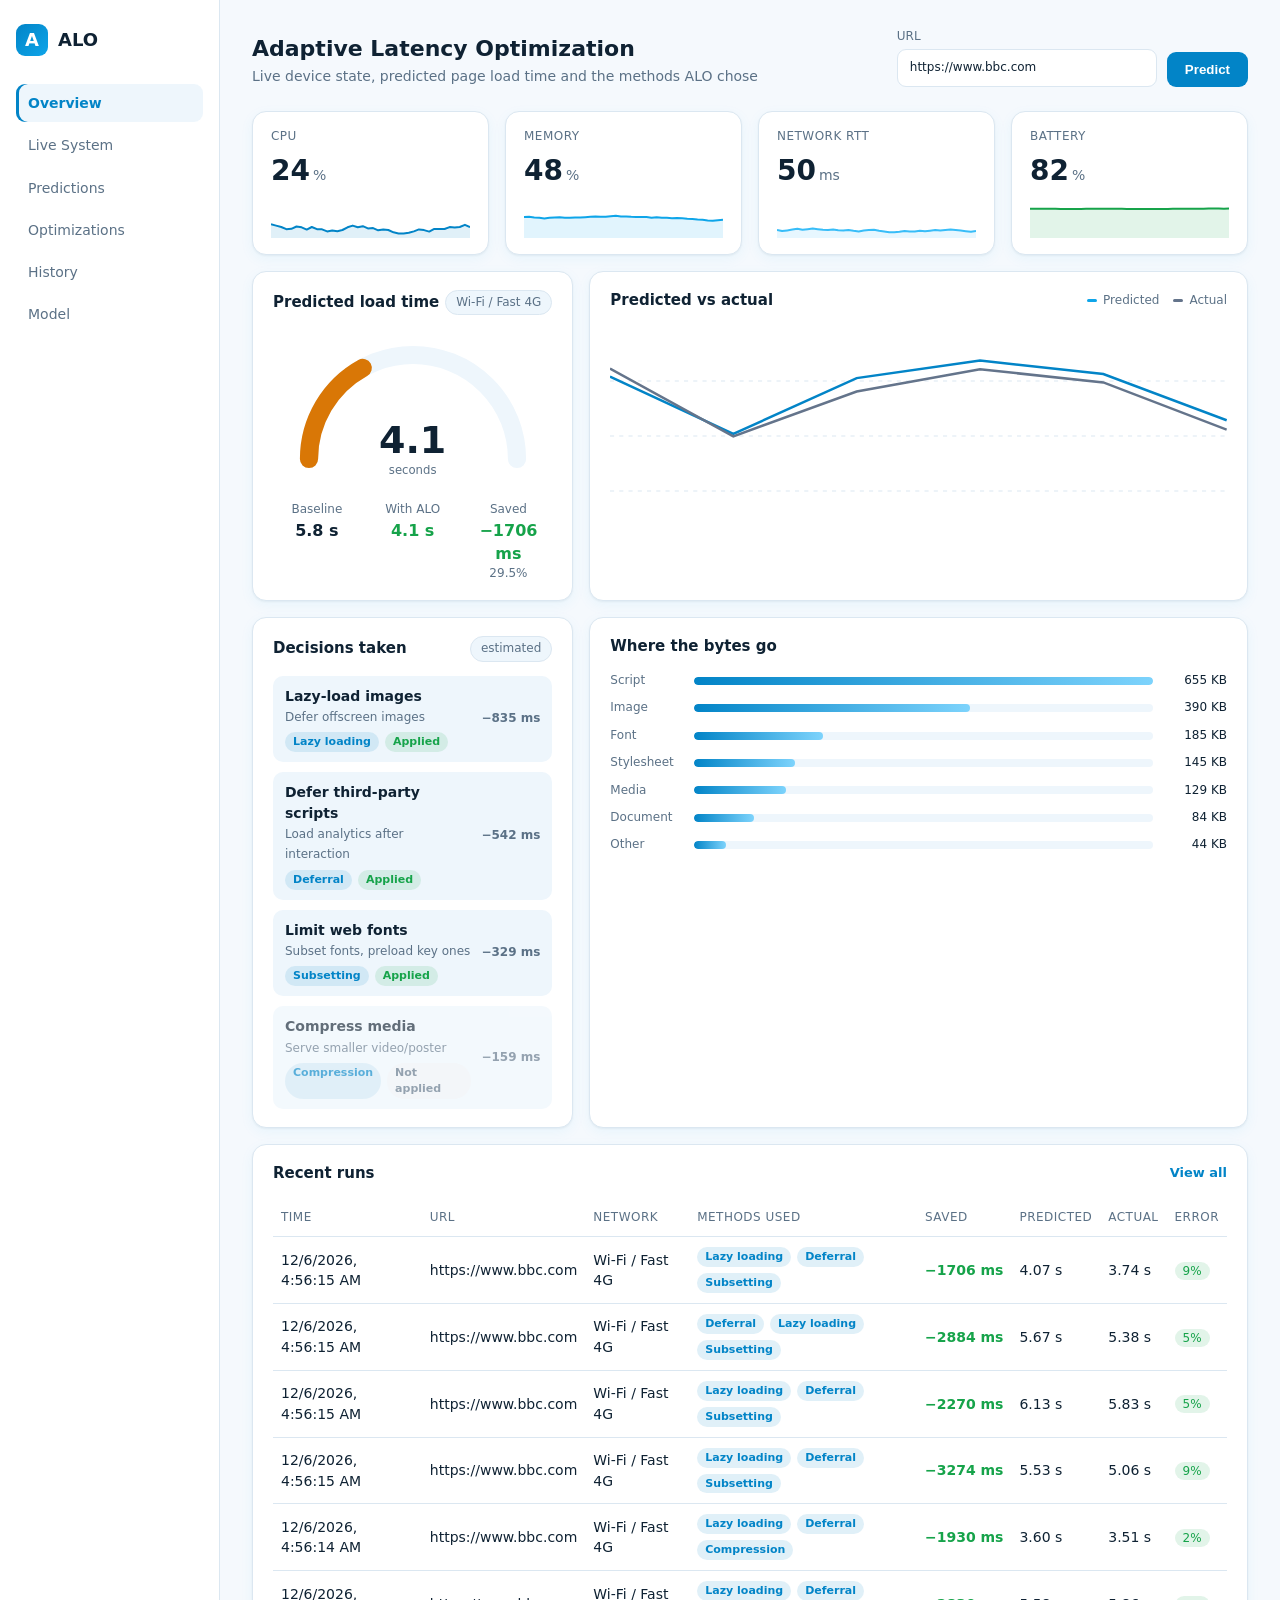
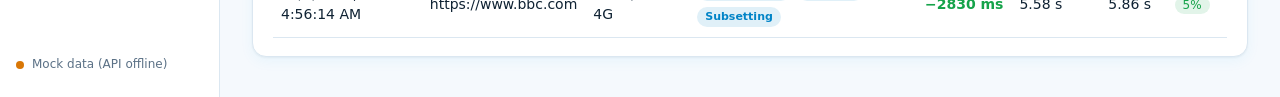
==== ui/index.html @ 57757e24 "Initial commit: ALO model, collector, API, dashboard and Chrome extension Trained on 715 runs / 277 " ====
<!doctype html>
<html lang="en">
<head>
<meta charset="utf-8">
<meta name="viewport" content="width=device-width, initial-scale=1">
<title>ALO Dashboard</title>
<link rel="stylesheet" href="styles.css">
</head>
<body>
<div class="app">
  <aside class="sidebar">
    <div class="brand"><span class="logo">A</span><span>ALO</span></div>
    <nav id="nav">
      <a href="#overview" data-page="overview">Overview</a>
      <a href="#live" data-page="live">Live System</a>
      <a href="#predictions" data-page="predictions">Predictions</a>
      <a href="#optimizations" data-page="optimizations">Optimizations</a>
      <a href="#history" data-page="history">History</a>
      <a href="#model" data-page="model">Model</a>
    </nav>
    <div class="side-foot"><span class="dot" id="conn-dot"></span><span id="conn-text">Mock data</span></div>
  </aside>

  <main>
    <!-- ================= OVERVIEW ================= -->
    <section class="page" data-page="overview">
      <header class="topbar">
        <div>
          <h1>Adaptive Latency Optimization</h1>
          <p class="sub">Live device state, predicted page load time and the methods ALO chose</p>
        </div>
        <div class="controls">
          <label class="field">URL
            <input id="url" value="https://www.bbc.com" spellcheck="false">
          </label>
          <button id="predict" class="btn">Predict</button>
        </div>
      </header>

      <section class="stats" id="stats"></section>

      <section class="grid">
        <article class="card hero">
          <div class="card-head"><h2>Predicted load time</h2><span class="chip" id="profile-chip">Fast 4G</span></div>
          <div class="gauge-wrap">
            <svg viewBox="0 0 200 120" class="gauge">
              <path d="M20 100 A80 80 0 0 1 180 100" class="g-track"/>
              <path d="M20 100 A80 80 0 0 1 180 100" class="g-fill" id="g-fill"/>
            </svg>
            <div class="g-read"><span id="pred-val">--</span><small>seconds</small></div>
          </div>
          <p class="note" id="note" hidden></p>
          <div class="hero-meta">
            <div><small>Baseline</small><strong id="base-val">--</strong></div>
            <div><small>With ALO</small><strong id="opt-val" class="good">--</strong></div>
            <div><small>Saved</small><strong id="save-ms" class="good">--</strong><small id="save-val" class="good">--</small></div>
          </div>
        </article>

        <article class="card wide">
          <div class="card-head"><h2>Predicted vs actual</h2>
            <div class="legend"><span class="l-a">Predicted</span><span class="l-b">Actual</span></div></div>
          <svg id="trend" class="trend" viewBox="0 0 600 220" preserveAspectRatio="none"></svg>
        </article>

        <article class="card">
          <div class="card-head"><h2>Decisions taken</h2><span class="chip">estimated</span></div>
          <ul class="actions" id="actions"></ul>
        </article>

        <article class="card bytes">
          <div class="card-head"><h2>Where the bytes go</h2></div>
          <div id="bytes" class="bars"></div>
        </article>

        <article class="card full">
          <div class="card-head"><h2>Recent runs</h2><a class="link" href="#history">View all</a></div>
          <table>
            <thead><tr><th>Time</th><th>URL</th><th>Network</th><th>Methods used</th><th>Saved</th><th>Predicted</th><th>Actual</th><th>Error</th></tr></thead>
            <tbody id="history"></tbody>
          </table>
        </article>
      </section>
    </section>

    <!-- ================= LIVE SYSTEM ================= -->
    <section class="page" data-page="live" hidden>
      <header class="topbar"><div><h1>Live System</h1>
        <p class="sub">What ALO reads from the operating system, refreshed every 1.5 s</p></div>
        <span class="chip" id="live-profile">--</span></header>
      <section class="grid">
        <article class="card half"><div class="card-head"><h2>CPU</h2><strong id="l-cpu" class="big">--</strong></div>
          <svg id="c-cpu" class="trend short" viewBox="0 0 600 140" preserveAspectRatio="none"></svg>
          <div id="cores" class="cores"></div></article>
        <article class="card half"><div class="card-head"><h2>Memory</h2><strong id="l-ram" class="big">--</strong></div>
          <svg id="c-ram" class="trend short" viewBox="0 0 600 140" preserveAspectRatio="none"></svg>
          <p class="fine" id="ram-detail"></p></article>
        <article class="card half"><div class="card-head"><h2>Network latency</h2><strong id="l-rtt" class="big">--</strong></div>
          <svg id="c-rtt" class="trend short" viewBox="0 0 600 140" preserveAspectRatio="none"></svg>
          <p class="fine">Measured as the time to open a connection to 1.1.1.1, every 3 s in the background.</p></article>
        <article class="card half"><div class="card-head"><h2>Throughput</h2><strong id="l-net" class="big">--</strong></div>
          <svg id="c-net" class="trend short" viewBox="0 0 600 140" preserveAspectRatio="none"></svg>
          <p class="fine">Download (blue) and upload (grey), total across all network adapters.</p></article>
        <article class="card full">
          <div class="card-head"><h2>How ALO uses these readings</h2></div>
          <p class="fine big-text">Latency maps to a network profile: under 30 ms = fast wired/Wi-Fi, 30&ndash;200 ms = 4G-like, over 200 ms = 3G-like.
            That profile and the page's size feed the model. CPU, memory and battery are displayed now and are the next inputs to add once the collector records them.</p>
          <p class="fine" id="battery-line"></p>
        </article>
      </section>
    </section>

    <!-- ================= PREDICTIONS ================= -->
    <section class="page" data-page="predictions" hidden>
      <header class="topbar"><div><h1>Predictions</h1>
        <p class="sub">What-if: the same page on every network condition</p></div>
        <div class="controls"><label class="field">URL<input id="wi-url" value="https://www.bbc.com" spellcheck="false"></label>
          <button class="btn" id="wi-go">Compare networks</button></div></header>
      <p class="note" id="wi-note" hidden></p>
      <section class="grid" id="wi-out">
        <article class="card full"><p class="fine">Enter a URL and press Compare networks.</p></article>
      </section>
    </section>

    <!-- ================= OPTIMIZATIONS ================= -->
    <section class="page" data-page="optimizations" hidden>
      <header class="topbar"><div><h1>Optimizations</h1>
        <p class="sub">The methods ALO can use, how each saving is estimated, and what it risks</p></div>
        <button class="btn ghost" id="opt-reset">Reset to defaults</button></header>
      <section class="grid">
        <article class="card full">
          <div class="card-head"><h2>Selection rule</h2></div>
          <label class="radio"><input type="radio" name="mode" value="top3"> Apply the <b>top 3</b> methods by estimated saving</label>
          <label class="radio"><input type="radio" name="mode" value="threshold"> Apply every method that saves at least
            <input type="number" id="opt-min" min="0" step="10" value="50"> ms</label>
          <p class="fine">A minimum-saving rule avoids applying a method whose side effects may cost more than it saves.
            Changes apply to the next prediction.</p>
        </article>
        <article class="card full">
          <div class="card-head"><h2>Methods</h2></div>
          <div id="methods" class="methods"></div>
        </article>
        <article class="card full">
          <div class="card-head"><h2>How a saving is estimated</h2></div>
          <p class="fine big-text" id="formula"></p>
          <div id="throughput" class="tags"></div>
          <p class="fine">These are estimates, not measurements. Measured savings need A/B runs of each method.</p>
        </article>
      </section>
    </section>

    <!-- ================= HISTORY ================= -->
    <section class="page" data-page="history" hidden>
      <header class="topbar"><div><h1>History</h1>
        <p class="sub">Every prediction made in this browser (last 100). Click a row for the reasoning.</p></div>
        <div class="controls"><input id="h-filter" placeholder="Filter by URL or method" spellcheck="false">
          <button class="btn ghost" id="h-csv">Export CSV</button>
          <button class="btn ghost" id="h-clear">Clear</button></div></header>
      <section class="grid"><article class="card full">
        <table><thead><tr><th>Time</th><th>URL</th><th>Network</th><th>Methods used</th><th>Saved</th><th>Baseline</th><th>Predicted</th></tr></thead>
          <tbody id="h-body"></tbody></table>
        <p class="fine" id="h-empty" hidden>No runs yet. Make a prediction on the Overview page.</p>
      </article></section>
    </section>

    <!-- ================= MODEL ================= -->
    <section class="page" data-page="model" hidden>
      <header class="topbar"><div><h1>Model</h1>
        <p class="sub">The decision tree behind the predictions, and how far to trust it</p></div></header>
      <p class="note" id="m-note" hidden></p>
      <section class="stats" id="m-stats"></section>
      <section class="grid">
        <article class="card half"><div class="card-head"><h2>Model comparison</h2><span class="chip">unseen sites</span></div>
          <div id="m-comp" class="bars"></div>
          <p class="fine">Mean error in seconds (lower is better). Each model is tested on websites it never saw during training.</p></article>
        <article class="card half"><div class="card-head"><h2>What the tree relies on</h2></div>
          <div id="m-imp" class="bars"></div></article>
        <article class="card full"><div class="card-head"><h2>Tree rules (top levels)</h2><span class="chip">leaf value = log of load time in ms</span></div>
          <pre id="m-rules" class="rules"></pre></article>
        <article class="card full"><div class="card-head"><h2>Known limits</h2></div>
          <ul class="limits">
            <li>Trained on about 70 websites collected on one day; it generalises only roughly to other sites.</li>
            <li>For a URL it has not seen, the page is assumed to be the median site.</li>
            <li>The network profile is one of three trained conditions, derived from measured latency.</li>
            <li>Per-method savings are physics-based estimates, not model output or measurements.</li>
            <li>Device load (CPU, memory, battery) is not yet a model input.</li>
          </ul></article>
      </section>
    </section>
  </main>
</div>

<div class="drawer-bg" id="drawer-bg" hidden></div>
<aside class="drawer" id="drawer" hidden aria-label="Decision details">
  <div class="drawer-head"><div><h2 id="d-title">Decision details</h2><p class="sub" id="d-sub"></p></div>
    <button class="x" id="d-close" aria-label="Close">&times;</button></div>
  <div id="d-body"></div>
</aside>
<script src="api.js"></script>
<script src="app.js"></script>
</body>
</html>
---- ui/styles.css ----
:root {
  --bg: #f5f9fd; --panel: #ffffff; --panel-2: #eef6fc; --line: #dbe7f1;
  --text: #0f2233; --muted: #5b7186;
  --accent: #0ea5e9; --accent-strong: #0284c7; --accent-2: #7dd3fc;
  --good: #16a34a; --warn: #d97706; --bad: #dc2626;
  --radius: 14px;
  --shadow: 0 1px 2px rgba(15,34,51,.05), 0 4px 14px rgba(14,165,233,.06);
}
* { box-sizing: border-box; margin: 0; }
body { background: var(--bg); color: var(--text); font: 14px/1.45 Inter, system-ui, "Segoe UI", sans-serif; }
.app { display: grid; grid-template-columns: 220px 1fr; min-height: 100vh; }

.sidebar { background: var(--panel); border-right: 1px solid var(--line); padding: 24px 16px; display: flex; flex-direction: column; gap: 28px; }
.brand { display: flex; align-items: center; gap: 10px; font-weight: 700; font-size: 18px; }
.logo { display: grid; place-items: center; width: 32px; height: 32px; border-radius: 9px; background: linear-gradient(135deg, var(--accent-strong), var(--accent)); color: #fff; }
nav { display: flex; flex-direction: column; gap: 4px; }
nav a { color: var(--muted); text-decoration: none; padding: 9px 12px; border-radius: 9px; }
nav a:hover { background: var(--panel-2); color: var(--text); }
nav a.active { background: var(--panel-2); color: var(--accent-strong); font-weight: 600; box-shadow: inset 3px 0 0 var(--accent-strong); }
.side-foot { margin-top: auto; display: flex; align-items: center; gap: 8px; color: var(--muted); font-size: 12px; }
.dot { width: 8px; height: 8px; border-radius: 50%; background: var(--warn); }
.dot.live { background: var(--good); }

main { padding: 28px 32px 40px; min-width: 0; overflow-x: hidden; }
.topbar { display: flex; justify-content: space-between; align-items: flex-end; gap: 20px; flex-wrap: wrap; margin-bottom: 24px; }
h1 { font-size: 22px; } .sub { color: var(--muted); margin-top: 2px; }
.controls { display: flex; gap: 10px; align-items: flex-end; }
.field { display: flex; flex-direction: column; gap: 4px; color: var(--muted); font-size: 12px; }
input { background: var(--panel); border: 1px solid var(--line); color: var(--text); padding: 9px 12px; border-radius: 9px; min-width: 260px; font: inherit; }
input:focus { outline: 2px solid var(--accent-strong); outline-offset: 0; }
.btn { background: var(--accent-strong); color: #fff; border: 0; padding: 10px 18px; border-radius: 9px; font-weight: 600; cursor: pointer; }
.btn:hover { background: #0369a1; }

.stats { display: grid; grid-template-columns: repeat(auto-fit, minmax(210px, 1fr)); gap: 16px; margin-bottom: 16px; }
.stat { background: var(--panel); border: 1px solid var(--line); box-shadow: var(--shadow); border-radius: var(--radius); padding: 16px 18px; }
.stat-top { display: flex; justify-content: space-between; color: var(--muted); font-size: 12px; text-transform: uppercase; letter-spacing: .04em; }
.stat-val { font-size: 28px; font-weight: 700; margin: 6px 0 2px; }
.stat-val small { font-size: 14px; color: var(--muted); font-weight: 500; margin-left: 3px; }
.spark { width: 100%; height: 38px; display: block; margin-top: 8px; }

.grid { display: grid; grid-template-columns: repeat(12, 1fr); gap: 16px; }
.card { background: var(--panel); border: 1px solid var(--line); box-shadow: var(--shadow); border-radius: var(--radius); padding: 18px 20px; grid-column: span 4; min-width: 0; }
.card.hero { grid-column: span 4; } .card.wide { grid-column: span 8; } .card.full { grid-column: span 12; }
.card.bytes { grid-column: span 8; }
.card-head { display: flex; justify-content: space-between; align-items: center; margin-bottom: 14px; }
h2 { font-size: 15px; font-weight: 600; }
.chip { background: var(--panel-2); border: 1px solid var(--line); padding: 3px 10px; border-radius: 99px; font-size: 12px; color: var(--muted); }

.gauge-wrap { position: relative; max-width: 260px; margin: 0 auto; }
.gauge { width: 100%; display: block; }
.g-track, .g-fill { fill: none; stroke-width: 14; stroke-linecap: round; }
.g-track { stroke: var(--panel-2); }
.g-fill { stroke: var(--accent-strong); transition: stroke-dashoffset .6s ease, stroke .3s; }
.g-read { position: absolute; left: 0; right: 0; bottom: 6px; text-align: center; }
.g-read span { font-size: 38px; font-weight: 700; display: block; line-height: 1; }
.g-read small { color: var(--muted); }
.hero-meta { display: grid; grid-template-columns: repeat(3, 1fr); gap: 8px; margin-top: 16px; text-align: center; }
.hero-meta small { display: block; color: var(--muted); font-size: 12px; }
.hero-meta strong { font-size: 16px; } .good { color: var(--good); }

.trend { width: 100%; height: 220px; display: block; }
.legend { display: flex; gap: 14px; font-size: 12px; color: var(--muted); }
.legend span::before { content: ""; display: inline-block; width: 10px; height: 3px; margin-right: 6px; vertical-align: middle; border-radius: 2px; }
.l-a::before { background: var(--accent); } .l-b::before { background: #64748b; }

.actions { list-style: none; display: flex; flex-direction: column; gap: 10px; padding: 0; }
.actions li { background: var(--panel-2); border-radius: 10px; padding: 10px 12px; display: flex; justify-content: space-between; gap: 10px; align-items: center; }
.actions b { display: block; font-weight: 600; } .actions span { color: var(--muted); font-size: 12px; }
.gain { color: var(--good); font-weight: 700; white-space: nowrap; }

.bars { display: flex; flex-direction: column; gap: 10px; }
.bar-row { display: grid; grid-template-columns: 74px 1fr 64px; align-items: center; gap: 10px; font-size: 12px; color: var(--muted); }
.bar { height: 8px; background: var(--panel-2); border-radius: 99px; overflow: hidden; }
.bar i { display: block; height: 100%; background: linear-gradient(90deg, var(--accent-strong), var(--accent-2)); border-radius: 99px; }
.bar-row em { font-style: normal; color: var(--text); text-align: right; }

.card.full { overflow-x: auto; }
table { width: 100%; min-width: 560px; border-collapse: collapse; }
th, td { text-align: left; padding: 10px 8px; border-bottom: 1px solid var(--line); }
th { color: var(--muted); font-weight: 500; font-size: 12px; text-transform: uppercase; letter-spacing: .04em; }
td.url { max-width: 280px; overflow: hidden; text-overflow: ellipsis; white-space: nowrap; }
.pill { padding: 2px 8px; border-radius: 99px; font-size: 12px; }
.pill.ok { background: rgba(22,163,74,.12); color: var(--good); }
.pill.mid { background: rgba(217,119,6,.12); color: var(--warn); }
.pill.bad { background: rgba(220,38,38,.1); color: var(--bad); }

@media (max-width: 1000px) { .card, .card.hero, .card.wide, .card.bytes { grid-column: span 12; } }
@media (max-width: 760px) {
  .app { grid-template-columns: 1fr; }
  .sidebar { flex-direction: row; align-items: center; padding: 12px 16px; overflow-x: auto; gap: 16px; }
  nav { flex-direction: row; } .side-foot { display: none; }
  main { padding: 20px 16px 32px; } input { min-width: 0; width: 100%; }
  .controls { width: 100%; } .field { flex: 1; }
}

.note { margin-top: 12px; padding: 8px 10px; border-radius: 9px; background: rgba(217,119,6,.1); color: #92400e; font-size: 12px; }
.tags { display: flex; gap: 6px; margin-top: 6px; }
.tag { font-style: normal; font-size: 11px; padding: 2px 8px; border-radius: 99px; font-weight: 600; }
.tag.method { background: rgba(2,132,199,.12); color: var(--accent-strong); }
.tag.on { background: rgba(22,163,74,.12); color: var(--good); }
.tag.off { background: #eef2f6; color: var(--muted); }
.actions li.skipped { opacity: .65; }
.hero-meta strong + small { display: block; }

tr.clickable { cursor: pointer; }
tr.clickable:hover td, tr.clickable:focus td { background: var(--panel-2); outline: none; }
td .tags { margin: 0; flex-wrap: wrap; }
.drawer-bg { position: fixed; inset: 0; background: rgba(15,34,51,.35); z-index: 10; }
.drawer { position: fixed; top: 0; right: 0; bottom: 0; width: min(460px, 100vw); background: var(--panel); z-index: 11; padding: 24px; overflow-y: auto; box-shadow: -8px 0 30px rgba(15,34,51,.15); }
.drawer[hidden], .drawer-bg[hidden] { display: none; }
.drawer-head { display: flex; justify-content: space-between; gap: 12px; margin-bottom: 18px; }
.drawer-head h2 { word-break: break-all; font-size: 17px; }
.x { border: 0; background: var(--panel-2); width: 32px; height: 32px; border-radius: 8px; font-size: 20px; cursor: pointer; color: var(--muted); flex: none; }
.drawer h3 { font-size: 13px; text-transform: uppercase; letter-spacing: .04em; color: var(--muted); margin: 18px 0 10px; }
.why { background: var(--panel-2); border-radius: 10px; padding: 12px 14px; margin-bottom: 10px; }
.why.skipped { opacity: .7; }
.why-top { display: flex; justify-content: space-between; }
.why p { margin-top: 8px; font-size: 13px; }
.path { padding-left: 20px; font-size: 13px; display: flex; flex-direction: column; gap: 4px; }
.fine { margin-top: 14px; font-size: 12px; color: var(--muted); }

/* ---- multi-page ---- */
.page[hidden] { display: none; }
.link { color: var(--accent-strong); font-size: 13px; text-decoration: none; font-weight: 600; }
.btn.ghost { background: var(--panel); color: var(--accent-strong); border: 1px solid var(--line); }
.btn.ghost:hover { background: var(--panel-2); }
.card.half { grid-column: span 6; }
.big { font-size: 22px; }
.big-text { font-size: 14px; color: var(--text); margin-top: 0; }
.trend.short { height: 140px; }
.cores { display: flex; gap: 4px; align-items: flex-end; height: 46px; margin-top: 12px; }
.core { flex: 1; height: 100%; background: var(--panel-2); border-radius: 4px; display: flex; align-items: flex-end; overflow: hidden; }
.core i { display: block; width: 100%; background: var(--accent); border-radius: 4px 4px 0 0; }
.radio { display: flex; align-items: center; gap: 10px; margin: 8px 0; }
.radio input[type=number] { min-width: 0; width: 80px; padding: 5px 8px; }
.method-row { display: flex; gap: 14px; align-items: flex-start; padding: 14px 0; border-top: 1px solid var(--line); cursor: pointer; }
.method-row:first-child { border-top: 0; }
.method-row input { margin-top: 4px; width: 18px; height: 18px; accent-color: var(--accent-strong); flex: none; }
.method-row p { margin-top: 4px; font-size: 13px; }
.wi-nums { display: grid; grid-template-columns: repeat(3, 1fr); gap: 8px; margin-bottom: 14px; }
.wi-nums small { display: block; color: var(--muted); font-size: 12px; }
.wi-nums strong { font-size: 18px; }
.wi-bar { margin-top: 6px; height: 10px; }
.rules { background: var(--panel-2); border-radius: 10px; padding: 14px; overflow-x: auto; font-size: 12px; line-height: 1.5; }
.limits { padding-left: 20px; display: flex; flex-direction: column; gap: 6px; }
.bar-row.wide-label { grid-template-columns: 150px 1fr 56px; }
#h-filter { min-width: 220px; }
.fine { font-size: 12px; color: var(--muted); }
.card .fine { margin-top: 10px; }
@media (max-width: 1000px) { .card.half { grid-column: span 12; } }
@media (max-width: 760px) { .bar-row.wide-label { grid-template-columns: 110px 1fr 48px; } #h-filter { min-width: 0; width: 100%; } }
.rules { max-height: 320px; overflow: auto; }
input[type=radio], input[type=checkbox] { min-width: 0; width: 18px; height: 18px; padding: 0; margin: 0; accent-color: var(--accent-strong); flex: none; }
.method-row input { margin-top: 3px; }
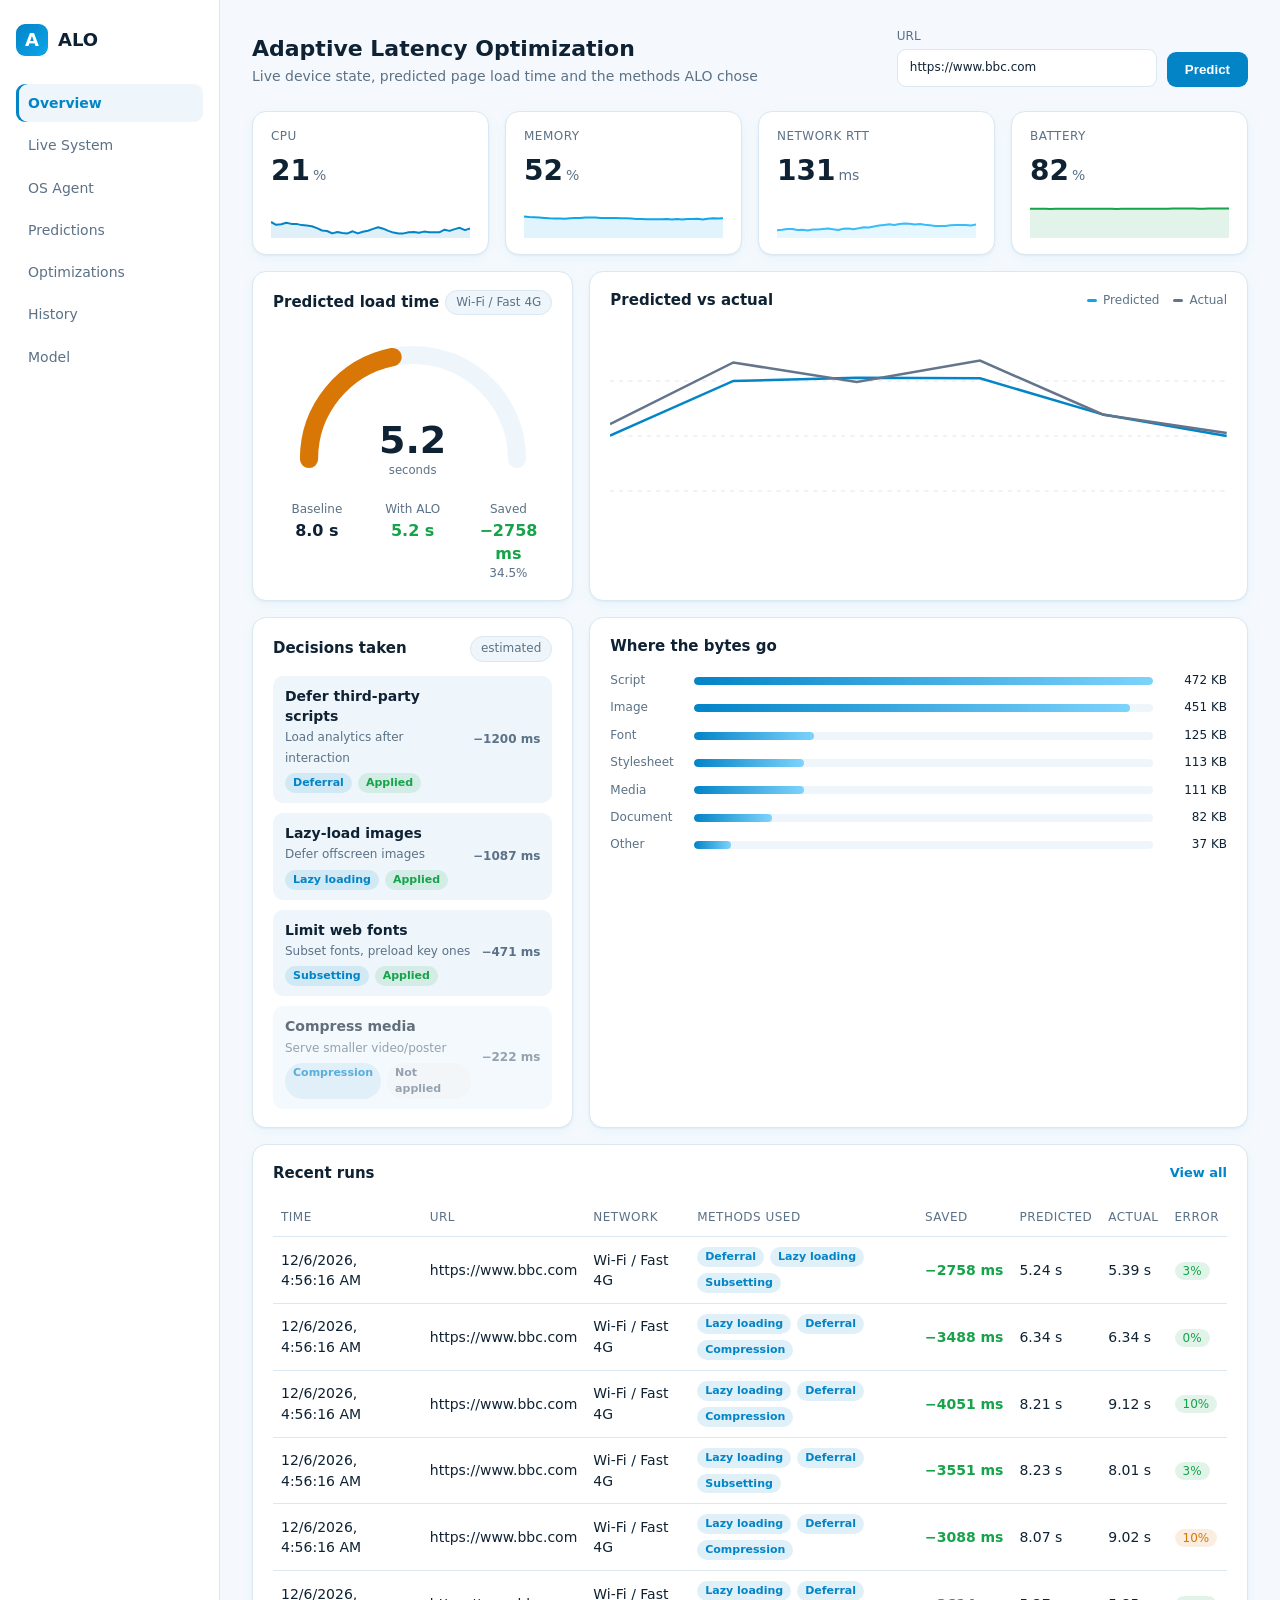
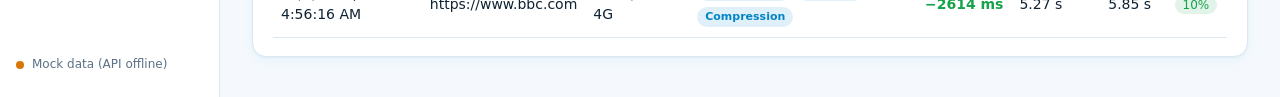
==== commit 65e85924: "Add OS agent: tray app with system-wide network telemetry and dashboard page Co-Authored-By: Claude " ====
--- a/ui/index.html
+++ b/ui/index.html
@@ -13,6 +13,7 @@
     <nav id="nav">
       <a href="#overview" data-page="overview">Overview</a>
       <a href="#live" data-page="live">Live System</a>
+      <a href="#agent" data-page="agent">OS Agent</a>
       <a href="#predictions" data-page="predictions">Predictions</a>
       <a href="#optimizations" data-page="optimizations">Optimizations</a>
       <a href="#history" data-page="history">History</a>
@@ -110,6 +111,33 @@
       </section>
     </section>
 
+    <!-- ================= OS AGENT ================= -->
+    <section class="page" data-page="agent" hidden>
+      <header class="topbar"><div><h1>OS Agent</h1>
+        <p class="sub">ALO running in the background of this laptop: it watches the network of every application, no browser needed</p></div>
+        <label class="agent-switch"><input type="checkbox" id="ag-toggle"><span id="ag-state" class="chip">--</span></label></header>
+      <section class="stats">
+        <article class="card"><small>Network seen by the OS</small><strong id="ag-profile" class="big">--</strong><p class="fine" id="ag-rtt"></p></article>
+        <article class="card"><small>Apps online now</small><strong id="ag-apps" class="big">--</strong><p class="fine" id="ag-conns"></p></article>
+        <article class="card"><small>Throughput (all apps)</small><strong id="ag-net" class="big">--</strong><p class="fine">download / upload</p></article>
+        <article class="card"><small>Real samples recorded</small><strong id="ag-samples" class="big">--</strong><p class="fine" id="ag-up"></p></article>
+      </section>
+      <section class="grid">
+        <article class="card half"><div class="card-head"><h2>Latency over time</h2><strong id="ag-rtt-big" class="big">--</strong></div>
+          <svg id="ag-c-rtt" class="trend short" viewBox="0 0 600 140" preserveAspectRatio="none"></svg>
+          <p class="fine">Time to open a connection to a public host (system-wide).</p></article>
+        <article class="card half"><div class="card-head"><h2>What ALO expects right now</h2></div>
+          <p class="big-text" id="ag-reco">Waiting for the first sample...</p></article>
+        <article class="card full"><div class="card-head"><h2>Applications using the internet</h2><span class="chip">connect time = real TCP connect to the app's servers</span></div>
+          <div class="table-wrap"><table><thead><tr><th>Application</th><th>Connections</th><th>Connect time</th><th>Probes</th></tr></thead>
+          <tbody id="ag-table"></tbody></table></div></article>
+        <article class="card full"><div class="card-head"><h2>Privacy</h2></div>
+          <p class="fine big-text">Everything stays on this laptop. Only application names and aggregate numbers are saved
+            (<code>collected/os_telemetry.csv</code>, <code>collected/os_apps.csv</code>); no page addresses, no remote IPs, no traffic content.
+            Turning the switch off stops all sampling.</p></article>
+      </section>
+    </section>
+
     <!-- ================= PREDICTIONS ================= -->
     <section class="page" data-page="predictions" hidden>
       <header class="topbar"><div><h1>Predictions</h1>
--- a/ui/styles.css
+++ b/ui/styles.css
@@ -152,3 +152,10 @@
 .rules { max-height: 320px; overflow: auto; }
 input[type=radio], input[type=checkbox] { min-width: 0; width: 18px; height: 18px; padding: 0; margin: 0; accent-color: var(--accent-strong); flex: none; }
 .method-row input { margin-top: 3px; }
+
+/* OS agent switch: the chip is the clickable toggle */
+.agent-switch { cursor: pointer; }
+.agent-switch input { position: absolute; opacity: 0; width: 0; height: 0; }
+.agent-switch .chip { padding: 6px 16px; font-weight: 600; transition: background .15s, color .15s; }
+.agent-switch input:checked + .chip { background: var(--good); color: #fff; border-color: var(--good); }
+.agent-switch input:focus-visible + .chip { outline: 2px solid var(--accent, #0284c7); outline-offset: 2px; }
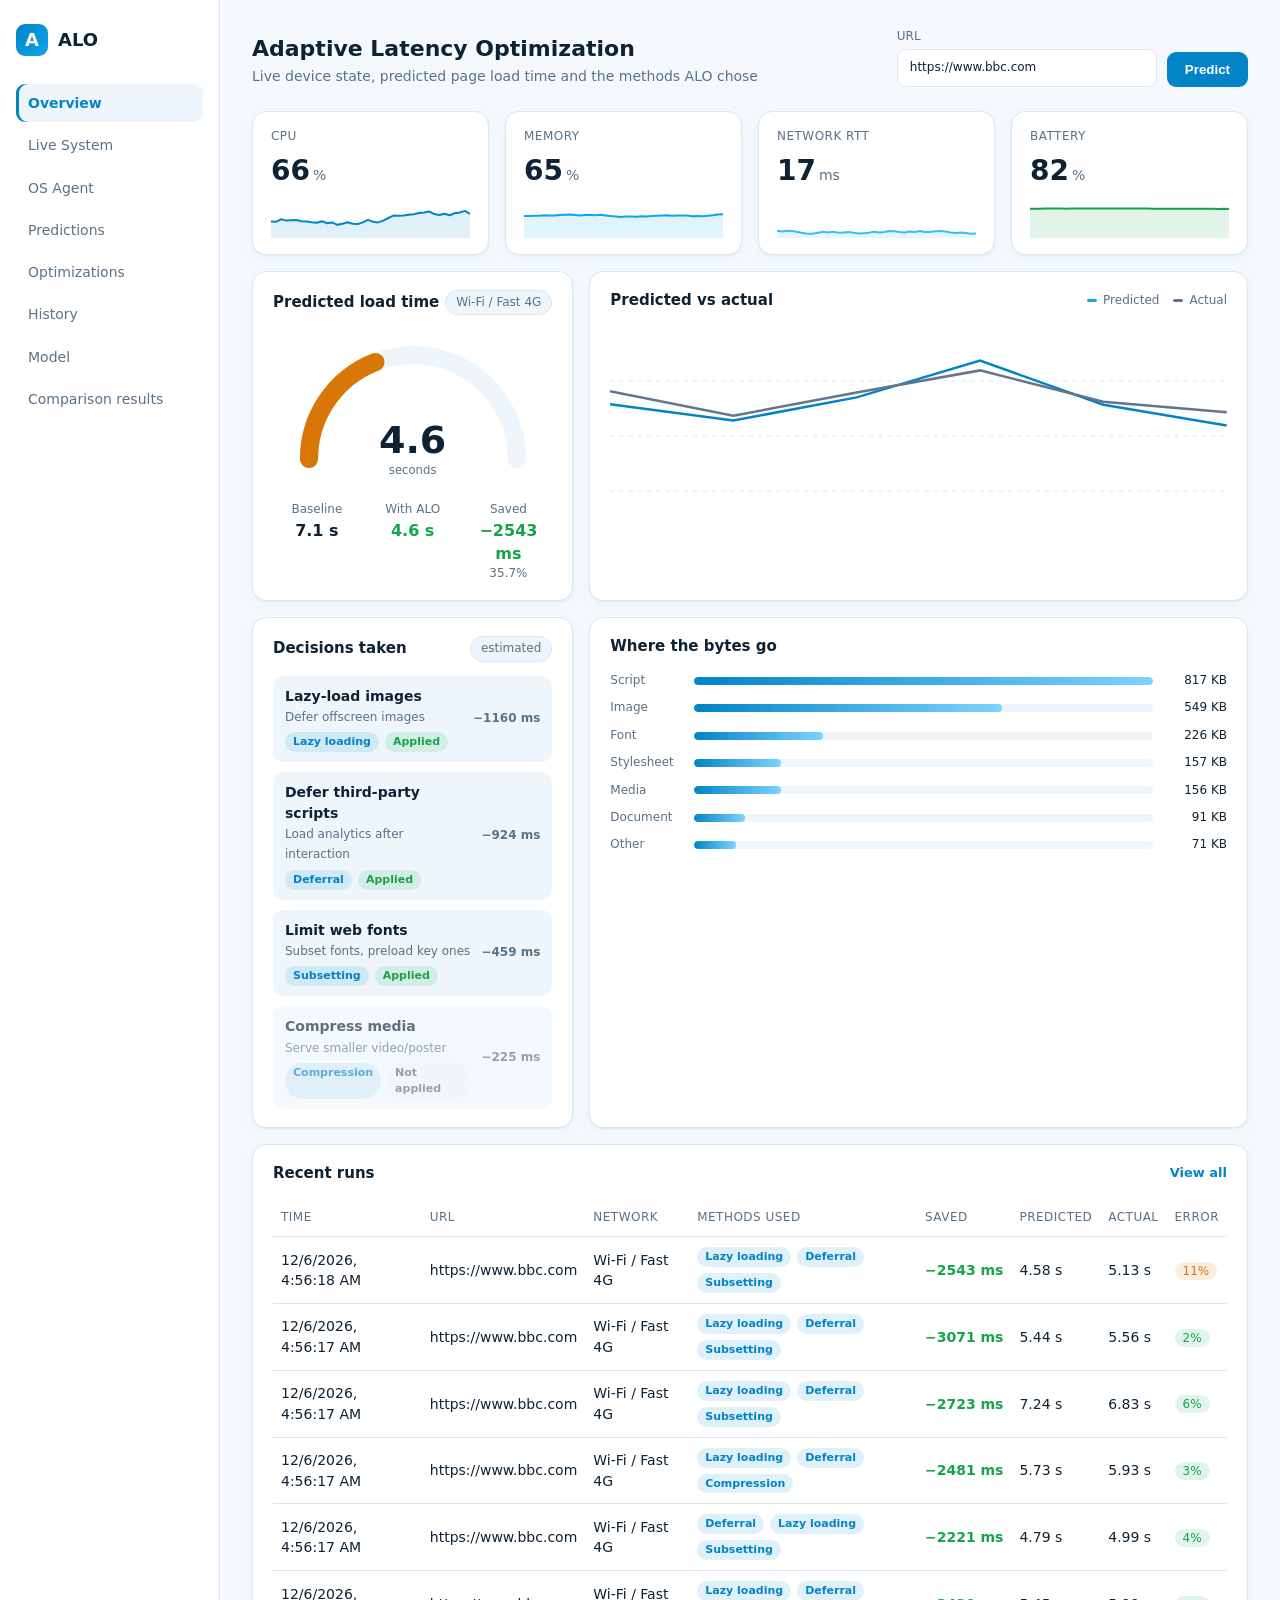
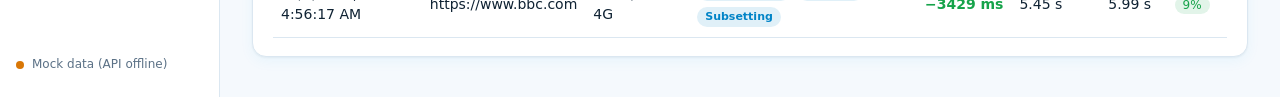
==== commit 9b616ab0: "comparision done" ====
--- a/ui/index.html
+++ b/ui/index.html
@@ -18,6 +18,7 @@
       <a href="#optimizations" data-page="optimizations">Optimizations</a>
       <a href="#history" data-page="history">History</a>
       <a href="#model" data-page="model">Model</a>
+      <a href="/comparison.html">Comparison results</a>
     </nav>
     <div class="side-foot"><span class="dot" id="conn-dot"></span><span id="conn-text">Mock data</span></div>
   </aside>
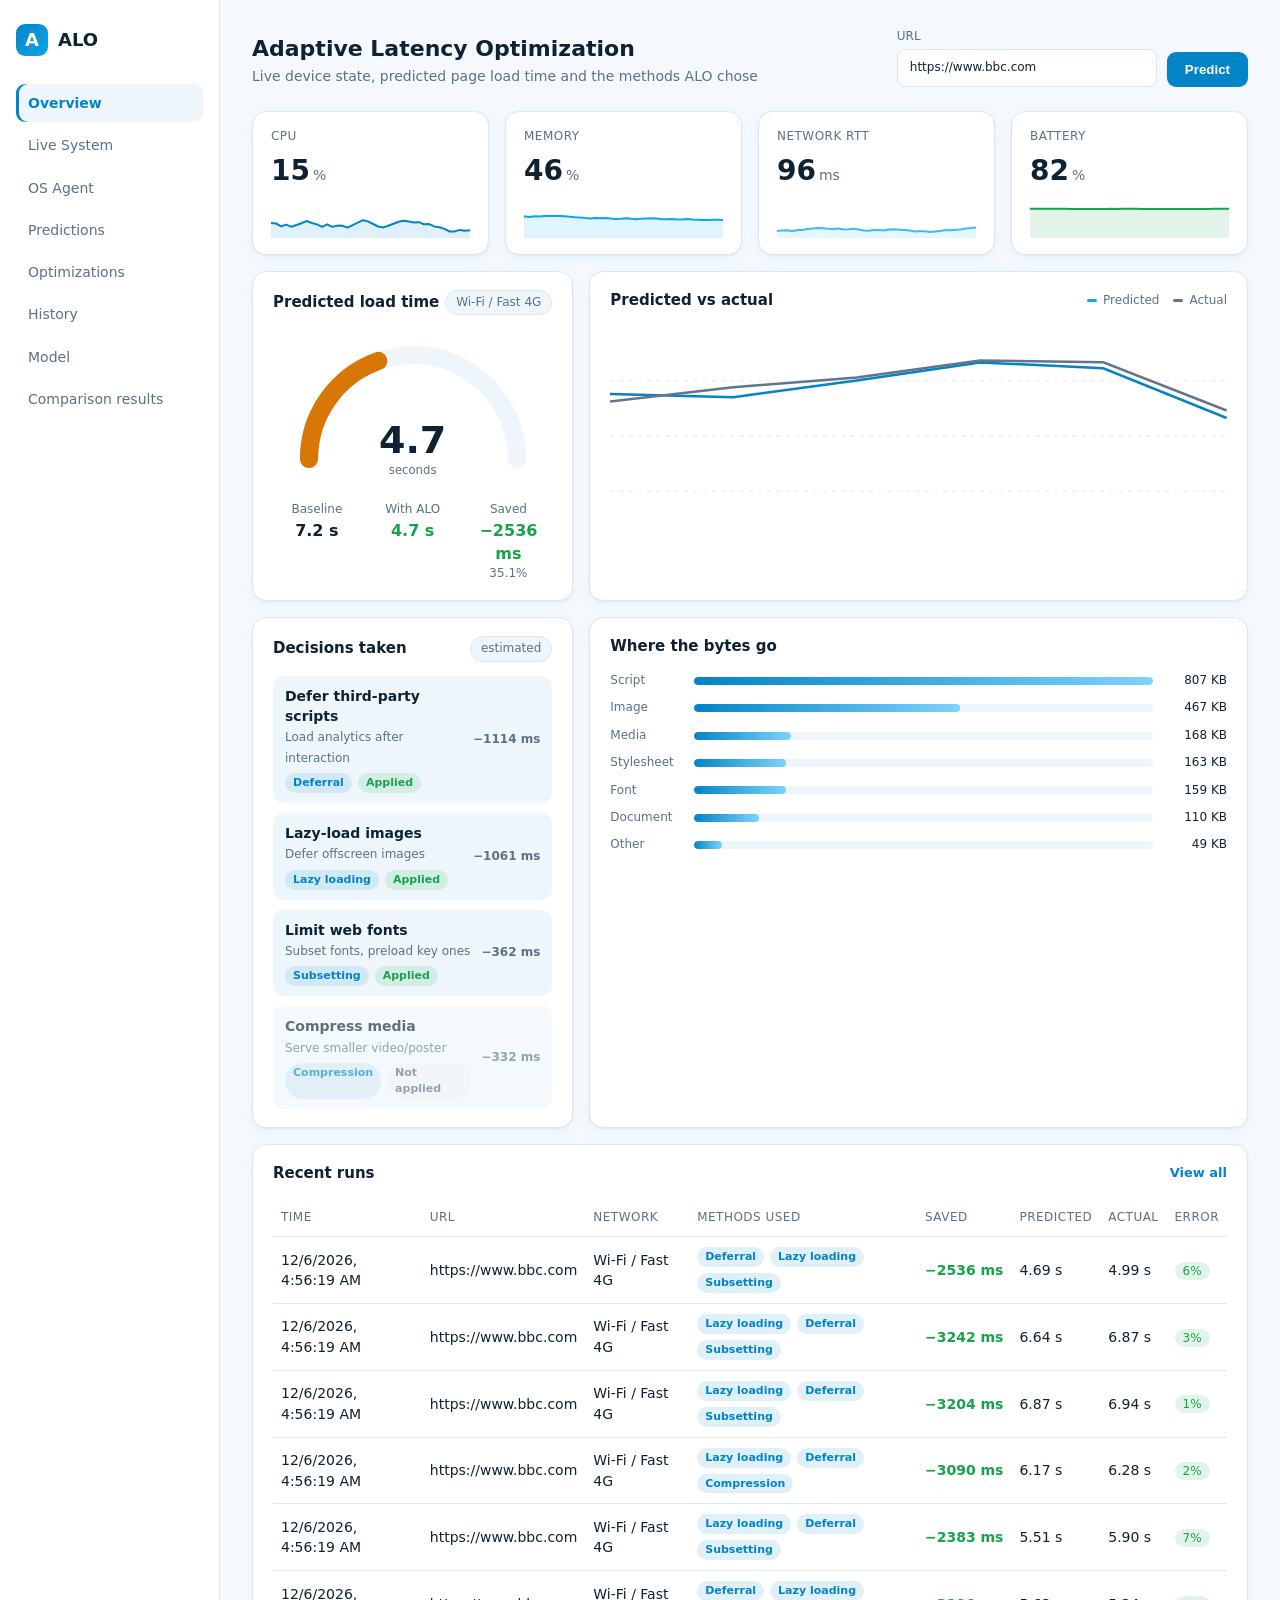
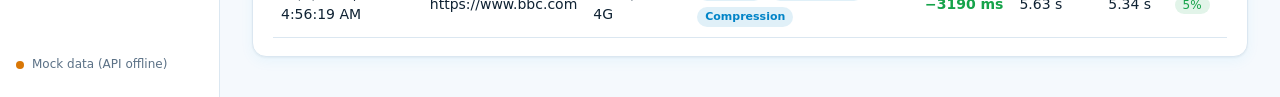
==== commit e8942df6: "Prune predictor to 4 features, add calibrated prediction range - Predictor: Extra Trees on total byt" ====
--- a/ui/index.html
+++ b/ui/index.html
@@ -51,6 +51,7 @@
             </svg>
             <div class="g-read"><span id="pred-val">--</span><small>seconds</small></div>
           </div>
+          <p class="fine" id="range-note" hidden></p>
           <p class="note" id="note" hidden></p>
           <div class="hero-meta">
             <div><small>Baseline</small><strong id="base-val">--</strong></div>
@@ -195,24 +196,28 @@
     <!-- ================= MODEL ================= -->
     <section class="page" data-page="model" hidden>
       <header class="topbar"><div><h1>Model</h1>
-        <p class="sub">The decision tree behind the predictions, and how far to trust it</p></div></header>
+        <p class="sub">The models behind the predictions, and how far to trust them</p></div></header>
       <p class="note" id="m-note" hidden></p>
       <section class="stats" id="m-stats"></section>
       <section class="grid">
         <article class="card half"><div class="card-head"><h2>Model comparison</h2><span class="chip">unseen sites</span></div>
           <div id="m-comp" class="bars"></div>
           <p class="fine">Mean error in seconds (lower is better). Each model is tested on websites it never saw during training.</p></article>
-        <article class="card half"><div class="card-head"><h2>What the tree relies on</h2></div>
-          <div id="m-imp" class="bars"></div></article>
+        <article class="card half"><div class="card-head"><h2>What the model relies on</h2></div>
+          <div id="m-imp" class="bars"></div>
+          <p class="fine" id="m-imp-note"></p></article>
+        <article class="card full"><div class="card-head"><h2>How far to trust a prediction</h2><span class="chip">80% range</span></div>
+          <div id="m-trust" class="bars"></div>
+          <p class="fine" id="m-trust-note"></p></article>
         <article class="card full"><div class="card-head"><h2>Tree rules (top levels)</h2><span class="chip">leaf value = log of load time in ms</span></div>
           <pre id="m-rules" class="rules"></pre></article>
         <article class="card full"><div class="card-head"><h2>Known limits</h2></div>
           <ul class="limits">
-            <li>Trained on about 70 websites collected on one day; it generalises only roughly to other sites.</li>
-            <li>For a URL it has not seen, the page is assumed to be the median site.</li>
-            <li>The network profile is one of three trained conditions, derived from measured latency.</li>
-            <li>Per-method savings are physics-based estimates, not model output or measurements.</li>
-            <li>Device load (CPU, memory, battery) is not yet a model input.</li>
+            <li>Trained on page loads from one machine under three simulated networks; it generalises only roughly to other sites and real networks (see the counts above).</li>
+            <li>For a URL it has not seen, the page is assumed to be the median site unless the extension reports the real page bytes.</li>
+            <li>The network profile is one of three trained conditions, guessed from measured latency, which is crude.</li>
+            <li>Only the image saving on slow links is measured; the other per-method savings are unvalidated byte-throughput estimates, not model output.</li>
+            <li>Device load (CPU, memory, battery) is not a model input.</li>
           </ul></article>
       </section>
     </section>
